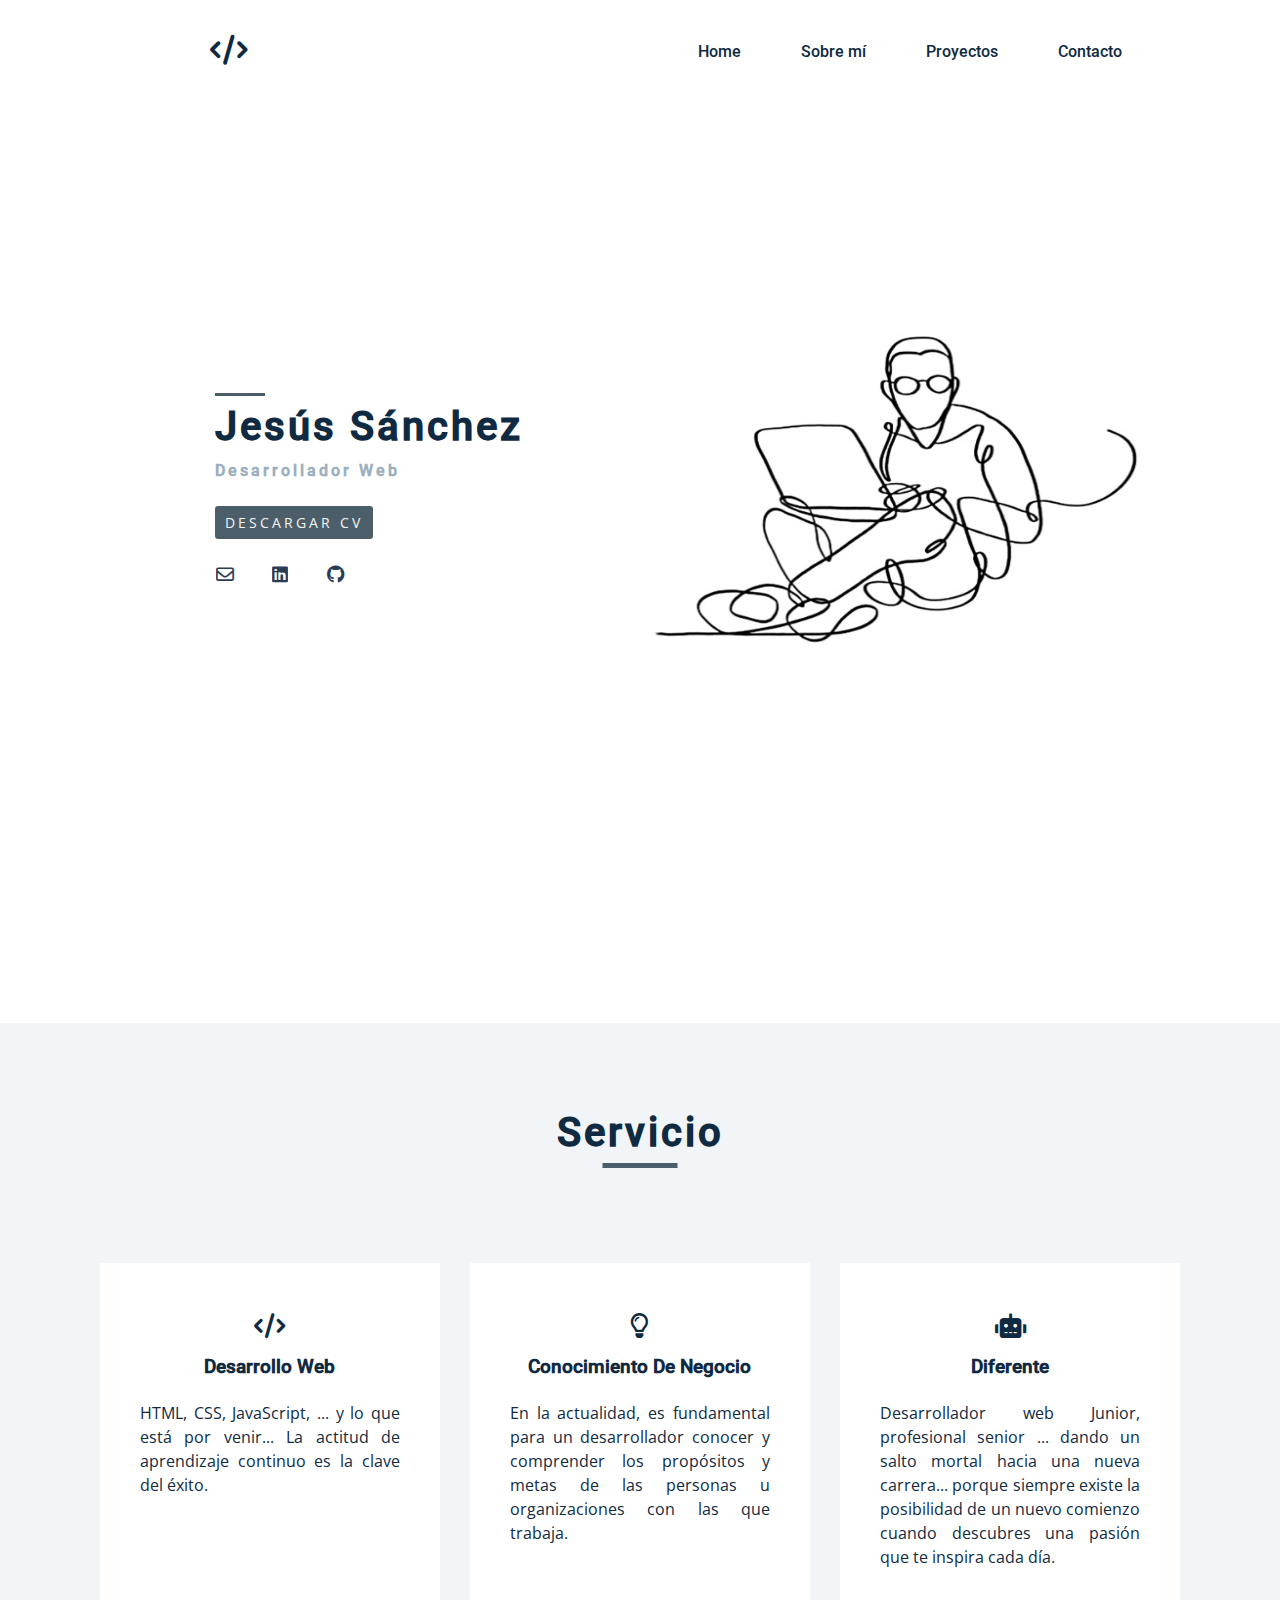
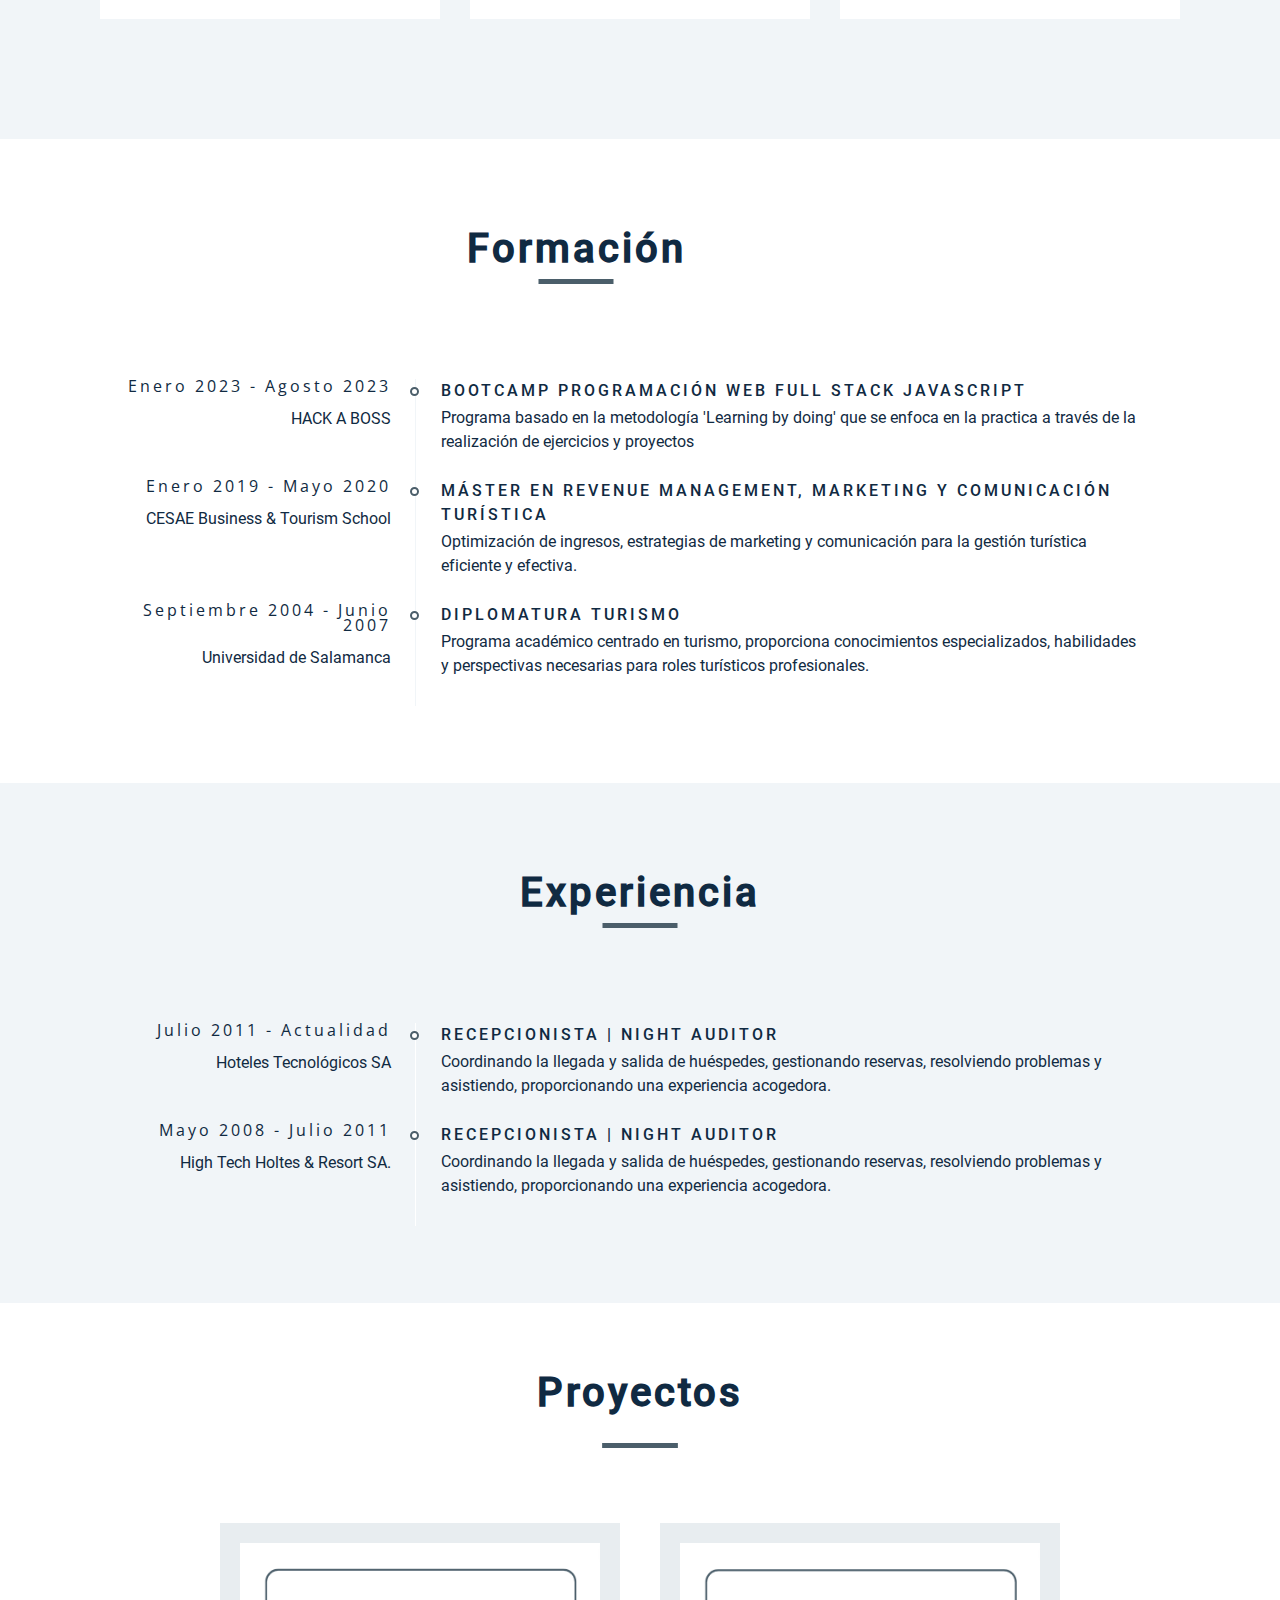
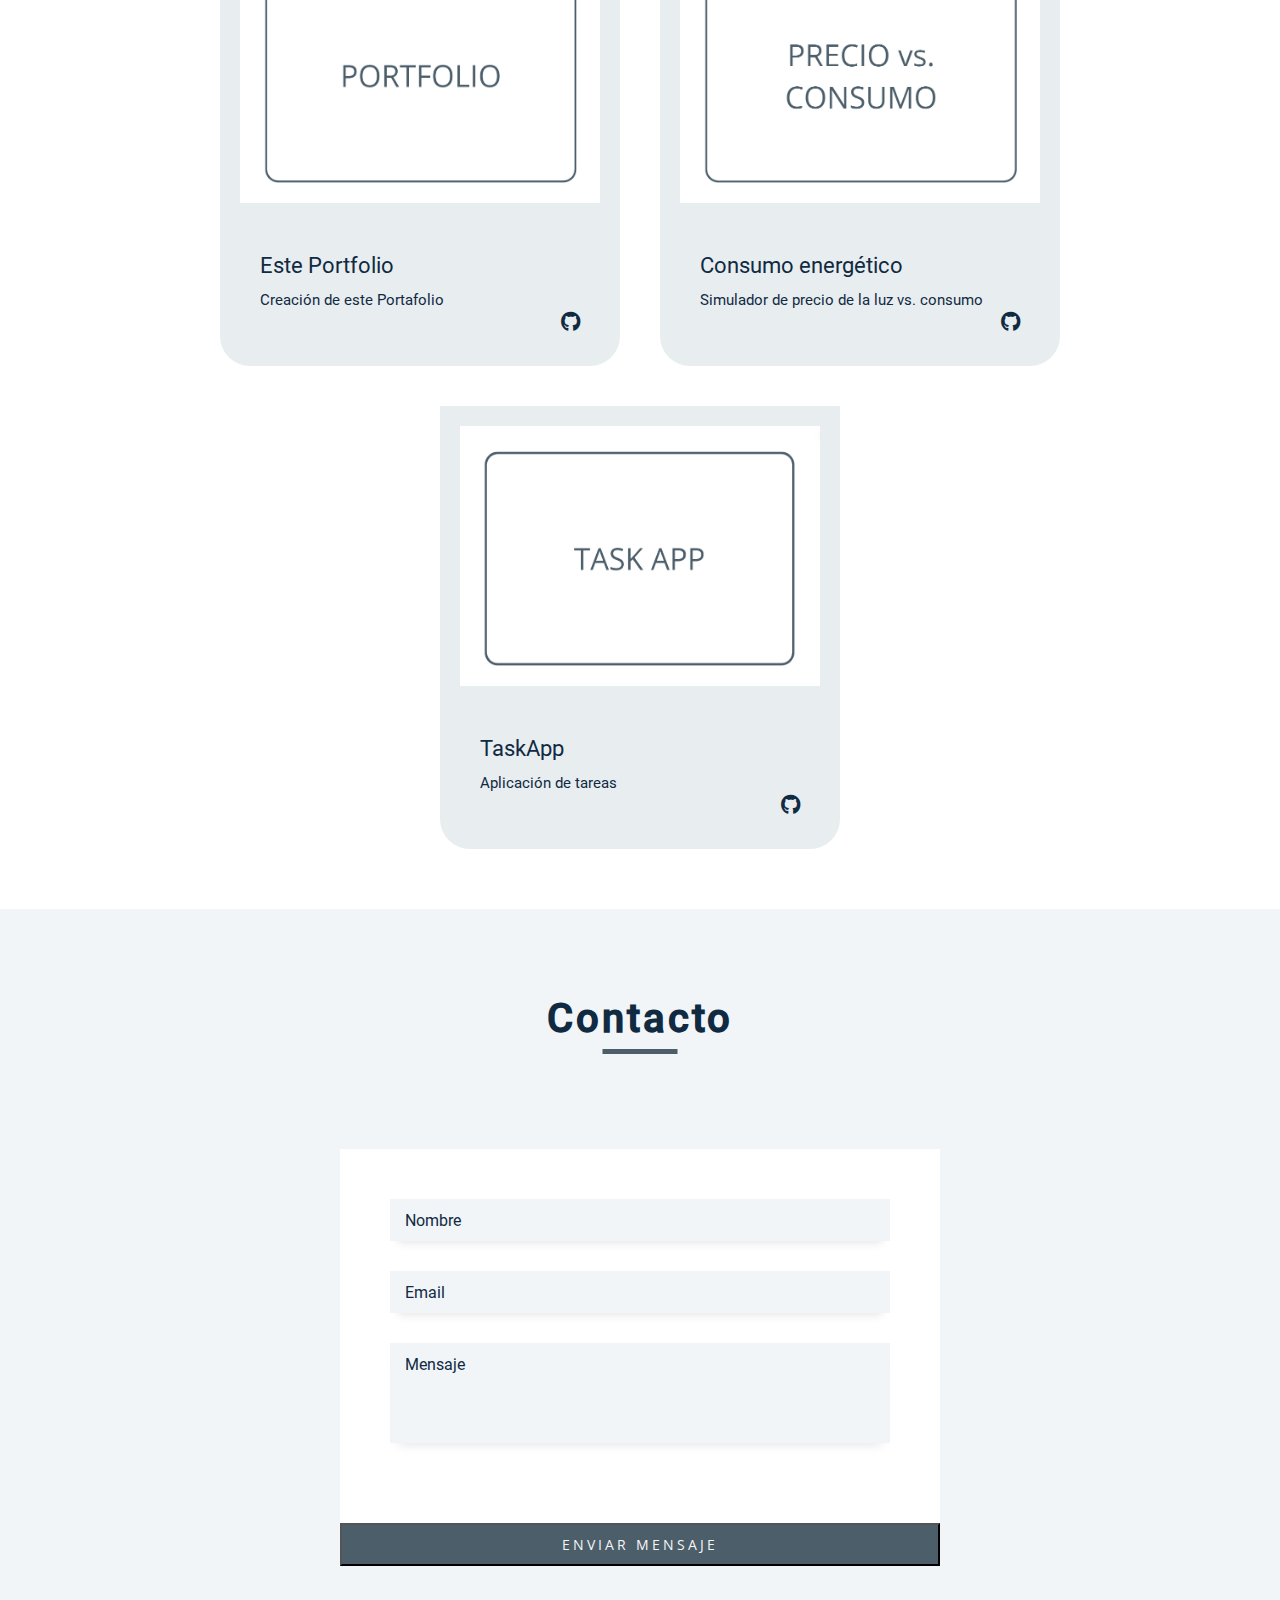
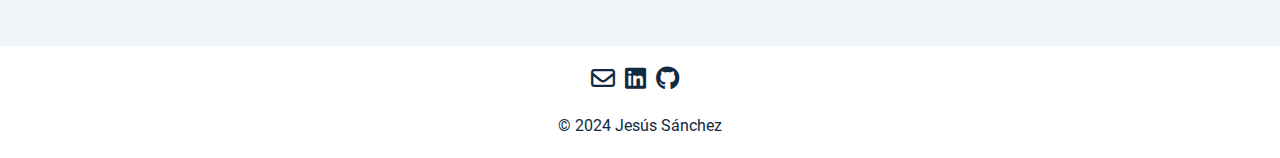
==== index.html @ dcf44aff "Portfolio Jesús Sánchez" ====
<!DOCTYPE html>
<html lang="es">
    <head>
        <meta charset="UTF-8" />
        <link rel="icon" href="./assests/img/favicon (4).ico" />
        <meta
            name="viewport"
            content="width=device-width, initial-scale=1, maxim-scale=1"
        />



        <link
            rel="stylesheet"
            href="./assests/fonts/fontawesome-free-6.1.2-web/css/all.min.css"
        />
        <link rel="stylesheet" href="./assests/fonts/roboto/roboto.css" />
        <link rel="stylesheet" href="./assests/fonts/OpenSans/openSans.css" />

        <link rel="stylesheet" href="./assests/css/reset.css" />
        <link rel="stylesheet" href="./assests/css/style.css" />
        <link rel="stylesheet" href="./assests/css/responsive.css" />



        <script src="./js/buttonScroll.js" defer></script>
        <script src="./js/menuResponsive.js" defer></script>

        <title>Portfolio | Jesus Sanchez</title>
    </head>
    <body>


        <!-- MENU NAVEGACION RESPONSIVE -->

        <div class="menu-responsive">
            <button class="menu-responsive__close">
                <i class="menu-responsibe__icon-close fa-solid fa-xmark"></i>
            </button>

            <div class="menu-responsive__body">
                <nav class="menu-responsive__nav">
                    <ul class="menu-responsive__list">
                        <li class="menu-responsive__item">
                            <a href="./index.html" class="menu-responsive__link"
                                >Home</a
                            >
                        </li>

                        <li class="menu-responsive__item">
                            <a
                                href="./sobre-mi.html"
                                class="menu-responsive_link"
                                >Sobre mí</a
                            >
                        </li>

                        <li class="menu-responsive__item">
                            <a
                                href="./proyectos.html"
                                class="menu-responsive__link"
                                >Proyectos</a
                            >
                        </li>

                        <li class="menu-responsive__item">
                            <a
                                href="./contacto.html"
                                class="menu-responsive__link"
                                >Contacto</a
                            >
                        </li>
                    </ul>
                </nav>
            </div>
        </div>



        <!-- LAYOUT PRINCIPAL O ESTRUCTURA PRINCIAL -->

        <div class="layout">
            <section class="layout__menu">
                <header class="menu__navbar">
                    <!-- LOGO -->
                    <div class="navbar__logo">
                        <i class="navbar__icon fa-solid fa-code"></i>
                    </div>

                    <!--  BOTÓN DE MENÚ RESPONSIVE-->

                    <div class="navbar__responsive-btn">
                        <button class="responsive-btn__wrap">
                            <span class="responsive-btn__line"></span>
                            <span class="responsive-btn__line"></span>
                            <span class="responsive-btn__line"></span>
                        </button>
                    </div>

                    <!-- NAVEGACION -->
                    <nav class="navbar__nav">
                        <ul class="nav__list">
                            <li class="nav__item">
                                <a href="./index.html" class="nav__title"
                                    >Home</a
                                >
                            </li>

                            <li class="nav__item">
                                <a href="./sobre-mi.html" class="nav__title"
                                    >Sobre mí</a
                                >
                            </li>

                            <li class="nav__item">
                                <a href="./proyectos.html" class="nav__title"
                                    >Proyectos</a
                                >
                            </li>

                            <li class="nav__item">
                                <a href="./contacto.html" class="nav__title"
                                    >Contacto</a
                                >
                            </li>
                        </ul>
                    </nav>
                </header>
            </section>

            <!-- USER-INFO-->

            <section class="layout__user-info">
                <div class="user-info__content">
                    <h1 class="user-info__name">Jesús Sánchez</h1>
                    <h4 class="user-info__job">Desarrollador Web </h4>

                    <a
                        href="./assests/docs/currículum.pdf"
                        download="Curriculum_Jesus_Sanchez.pdf"
                        class="user-info__btn"
                        >Descargar CV</a
                    >
                </div>

                <div class="user-info__links">
                    <ul class="links__social">
                        <li class="social__option">
                            <a href="mailto:jesus-sanchezl@outlook.es" class="social__link">
                                <i
                                    class="social__icon fa-regular fa-envelope"
                                ></i>
                            </a>
                        </li>

                        <li class="social__option">
                            <a href="https://www.linkedin.com/in/jesus-sanchezl/" class="social__link">
                                <i
                                    class="social__icon fa-brands fa-linkedin"
                                ></i>
                            </a>
                        </li>

                        <li class="social__option">
                            <a href="https://github.com/jesus-sanchezl" class="social__link">
                                <i class="social__icon fa-brands fa-github"></i>
                            </a>
                        </li>
                    </ul>
                </div>

                <div class="user-info__img">
                    <img
                        src="./assests/img/Imagen1.jpg"
                        class="user-info__img-principal"
                        alt="imagen principal"
                    />
                </div>
            </section>

            <!-- SERVICIOS -->

            <section class="layout__services">
                <header class="services__header">
                    <h2 class="services__title">Servicio</h2>
                </header>

                <div class="services__list">
                    <article class="services__service">
                        <div class="service__content">
                            <i class="service__icon fa-solid fa-code"></i>
                            <h3 class="service__title">Desarrollo Web</h3>
                            <p class="service__description">
                                HTML, CSS, JavaScript, ... y lo que
                                está por venir... La actitud de aprendizaje
                                continuo es la clave del éxito.
                            </p>
                        </div>
                    </article>

                    <article class="services__service">
                        <div class="service__content">
                            <i
                                class="service__icon fa-regular fa-lightbulb"
                            ></i>
                            
                            <h3 class="service__title">
                                Conocimiento De Negocio
                            </h3>

                            <p class="service__description">
                                En la actualidad, es fundamental para un
                                desarrollador conocer y comprender los
                                propósitos y metas de las personas u
                                organizaciones con las que trabaja.
                            </p>
                        </div>
                    </article>

                    <article class="services__service">
                        <div class="service__content">
                            <i class="service__icon fa-solid fa-robot"></i>
                        
                            <h3 class="service__title">Diferente</h3>

                            <p class="service__description">
                                Desarrollador web Junior, profesional senior ...
                                dando un salto mortal hacia una nueva carrera...
                                porque siempre existe la posibilidad de un nuevo
                                comienzo cuando descubres una pasión que te
                                inspira cada día.
                            </p>
                        </div>
                    </article>
                </div>
            </section>

            <!-- FORMACION  -->

            <section class="layout__education">
                <header class="education__header">
                    <h2 class="education__title">Formación</h2>
                </header>

                <div class="education__container">
                    <section class="education__content">
                        <div class="education__timelines">
                            <article class="timelines__timeline">
                                <header class="timeline__header">
                                    <h4 class="timeline__year">
                                        Enero 2023 - Agosto 2023
                                    </h4>
                                    <span class="timeline__compay"
                                        >HACK A BOSS</span
                                    >
                                </header>

                                <div class="timeline__divider"></div>

                                <div class="timeline__description">
                                    <h3 class="timeline__title">
                                        BOOTCAMP PROGRAMACIÓN WEB FULL STACK
                                        JAVASCRIPT
                                    </h3>
                                    <p class="timeline__text">
                                        Programa basado en la metodología
                                        'Learning by doing' que se enfoca en la
                                        practica a través de la realización de
                                        ejercicios y proyectos
                                    </p>
                                </div>
                            </article>

                            <article class="timelines__timeline">
                                <header class="timeline__header">
                                    <h4 class="timeline__year">
                                        Enero 2019 - Mayo 2020
                                    </h4>
                                    <span class="timeline__compay"
                                        >CESAE Business & Tourism School</span
                                    >
                                </header>

                                <div class="timeline__divider"></div>

                                <div class="timeline__description">
                                    <h3 class="timeline__title">
                                        MÁSTER EN REVENUE MANAGEMENT, MARKETING
                                        Y COMUNICACIÓN TURÍSTICA
                                    </h3>
                                    <p class="timeline__text">
                                        Optimización de ingresos, estrategias de
                                        marketing y comunicación para la gestión
                                        turística eficiente y efectiva.
                                    </p>
                                </div>
                            </article>

                            <article class="timelines__timeline">
                                <header class="timeline__header">
                                    <h4 class="timeline__year">
                                        Septiembre 2004 - Junio 2007
                                    </h4>
                                    <span class="timeline__compay"
                                        >Universidad de Salamanca</span
                                    >
                                </header>

                                <div class="timeline__divider"></div>

                                <div class="timeline__description">
                                    <h3 class="timeline__title">
                                        DIPLOMATURA TURISMO
                                    </h3>
                                    <p class="timeline__text">
                                        Programa académico centrado en turismo,
                                        proporciona conocimientos
                                        especializados, habilidades y
                                        perspectivas necesarias para roles
                                        turísticos profesionales.
                                    </p>
                                </div>
                            </article>
                        </div>
                    </section>
                </div>
            </section>

            <!-- EXPERIENCIA -->

            <section class="layout__jobs">
                <header class="jobs__header">
                    <h2 class="jobs__title">Experiencia</h2>
                </header>

                <div class="job__container">
                    <section class="job__content">
                        <div class="job__timelines">
                            <article class="timelines__timeline">
                                <header class="timeline__header">
                                    <h4 class="timeline__year">
                                        Julio 2011 - Actualidad
                                    </h4>
                                    <span class="timeline__compay"
                                        >Hoteles Tecnológicos SA</span
                                    >
                                </header>

                                <div class="timeline__divider--job"></div>

                                <div class="timeline__description">
                                    <h3 class="timeline__title">
                                        RECEPCIONISTA | NIGHT AUDITOR
                                    </h3>
                                    <p class="timeline__text">
                                        Coordinando la llegada y salida de
                                        huéspedes, gestionando reservas,
                                        resolviendo problemas y asistiendo,
                                        proporcionando una experiencia
                                        acogedora.
                                    </p>
                                </div>
                            </article>

                            <article class="timelines__timeline">
                                <header class="timeline__header">
                                    <h4 class="timeline__year">
                                        Mayo 2008 - Julio 2011
                                    </h4>
                                    <span class="timeline__compay"
                                        >High Tech Holtes & Resort SA.</span
                                    >
                                </header>

                                <div class="timeline__divider--job"></div>

                                <div class="timeline__description">
                                    <h3 class="timeline__title">
                                        RECEPCIONISTA | NIGHT AUDITOR
                                    </h3>
                                    <p class="timeline__text">
                                        Coordinando la llegada y salida de
                                        huéspedes, gestionando reservas,
                                        resolviendo problemas y asistiendo,
                                        proporcionando una experiencia
                                        acogedora.
                                    </p>
                                </div>
                            </article>
                        </div>
                    </section>
                </div>
            </section>

            <!-- PROYECTOS -->

            <section class="layout__projects">
                <header class="projects__header">
                    <h2 class="projects__title">Proyectos</h2>
                </header>

                <div class="projects__content">
                    <div class="projects__all">
                        <article class="projects__project">
                            <div class="project__container-img">
                                <img
                                    src="./assests/img/img portfolio.png"
                                    class="project__img"
                                    alt="Imagen de un proyecto"
                                />
                            </div>

                            <div class="project__content">
                                <h3 class="project__title">Este Portfolio</h3>

                                <div class="project__tags">
                                                <p class="project__tag">Creación de este Portafolio</p>
                                
                                </div>

                                <div class="project__icon">
                                    <a href="#" class="project__icon-link">
                                        <i
                                            class="project__icon-github fa-brands fa-github"
                                        ></i>
                                    </a>
                                </div>
                            </div>
                        </article>

                        <article class="projects__project">
                            <div class="project__container-img">
                                <img
                                    src="assests/img/img luz.png"
                                    class="project__img"
                                    alt="Imagen de un proyecto"
                                />
                            </div>

                            <div class="project__content">
                                <h3 class="project__title">Consumo energético</h3>

                                <div class="project__tags">
                                                <p class="project__tag">Simulador de precio de la luz vs. consumo</p>

                                </div>

                                <div class="project__icon">
                                    <a href="https://github.com/jesus-sanchezl/Proyecto-Luz" class="project__icon-link">
                                        <i
                                            class="project__icon-github fa-brands fa-github"
                                        ></i>
                                    </a>
                                </div>
                            </div>
                        </article>

                        <article class="projects__project">
                            <div class="project__container-img">
                                <img
                                    src="assests/img/img task app.png"
                                    class="project__img"
                                    alt="Imagen de un proyecto"
                                />
                            </div>

                            <div class="project__content">
                                <h3 class="project__title">TaskApp</h3>

                                <div class="project__tags">
                                    <p class="project__tag">Aplicación de tareas</p>

                                </div>

                                <div class="project__icon">
                                    <a href="https://github.com/jesus-sanchezl/Task-App" class="project__icon-link">
                                        <i
                                            class="project__icon-github fa-brands fa-github"
                                        ></i>
                                    </a>
                                </div>
                            </div>
                        </article>
                    </div>
                </div>
            </section>

            <!-- CONTACTO -->
            <section class="layout__contact">
                <header class="contact__header">
                    <h2 class="contact__title">Contacto</h2>
                </header>

                <section class="contact__container">
                    <div class="contact__form">
                        <div class="form__group">
                            <input
                                type="text"
                                class="form__input"
                                name="name"
                                required
                                placeholder="Nombre"
                            />
                            <label for="name" class="form__label">Nombre</label>
                        </div>

                        <div class="form__group">
                            <input
                                type="email"
                                class="form__input"
                                name="email"
                                required
                                placeholder="Email"
                            />
                            <label for="email" class="form__label">Email</label>
                        </div>

                        <div class="form__group form__group--textarea">
                            <textarea
                                class="form__input form__input--textarea"
                                name="message"
                                required
                                placeholder="Mensaje"
                            ></textarea>
                            <label for="message" class="form__label"
                                >Mensaje</label
                            >
                        </div>
                    </div>

                    <input
                        type="submit"
                        class="form__button"
                        value="Enviar mensaje"
                    />
                </section>
            </section>

            <!-- FOOTER -->

            <footer class="layout__footer">
                <div class="footer__container">
                    <section class="footer__top">
                        <ul class="footer__social">
                            <li class="social__item">
                                <a href="mailto:jesus-sanchezl@outlook.es" class="social__footer">
                                    <i
                                        class="social__img fa-regular fa-envelope"
                                    ></i>
                                </a>
                            </li>

                            <li class="social__item">
                                <a href="https://www.linkedin.com/in/jesus-sanchezl/" class="social__footer">
                                    <i
                                        class="social__img fa-brands fa-linkedin"
                                    ></i>
                                </a>
                            </li>

                            <li class="social__item">
                                <a href="https://github.com/jesus-sanchezl" class="social__footer">
                                    <i
                                        class="social__img fa-brands fa-github"
                                    ></i>
                                </a>
                            </li>
                        </ul>
                    </section>

                    <section class="footer bottom">
                        <div class="footer__copyrigth">
                            <span class="coyright__text">
                                &copy; 2024 Jesús Sánchez
                            </span>
                        </div>
                    </section>
                </div>
            </footer>

            <!-- BOTON SCROLL -->

            <button class="layout__button" id="scrollToTopBtn">
                <i class="button__icon fa-solid fa-angles-up"></i>
            </button>
        </div>
    </body>
</html>
---- assests/fonts/roboto/roboto.css ----
@font-face {
                font-family: "Roboto";
                src: url("./Roboto-Regular.ttf") format(truetype);
                font-weight: 400;
                font-style: normal;
}

@font-face {
                font-family: "Roboto";
                src: url("./Roboto-Thin.ttf") format(truetype);
                font-weight: 100;
                
}

@font-face {
                font-family: "Roboto";
                src: url("./Roboto-Medium.ttf") format(truetype);
                font-weight: 500;
                
}
---- assests/fonts/OpenSans/openSans.css ----
@font-face {
                font-family: "openSans";
                src: url("./OpenSans-Regular.ttf") format(truetype);
                font-weight: 400;
                font-style: normal;
}

@font-face {
                font-family: "openSans";
                src: url("./OpenSans-Light.ttf") format(truetype);
                font-weight: 100;
                
}

@font-face {
                font-family: "openSans";
                src: url("./OpenSans-Medium.ttf") format(truetype);
                font-weight: 500;
                
}
---- assests/css/style.css ----
/* VARIABLES */

:root {
    --ff-primary: Roboto, Helvetica, sans-serif;
    --ff-secondary: openSans, Helvetica, sans-serif;

    --color-text-1: #525260;
    --color-text-2: #9dafbf;
    --color-text-3: #617d98;
 
    --color-text-4: #102a42;
    --color-text-5: #324d67;

    --color-bg: #f1f5f8;
    --color-white: #ffffff;

    --color-primary: #4b5e6a;
    --color-bg-btn: #00827f;

    --letter-spacing: 0.3rem;

    --transition: all 300ms ease-in-out;
}




/* ESTILOS GENERALES */

html {
    font-size: 10px;
    overflow-x: hidden;
}

body {
    font-size: 1.6rem;
    min-height: 100vh;
    margin: 0;
    font-family: var(--ff-primary);
    font-weight: 400;
    line-height: 1.5;
    color: var(--color-text-4);
}

/* ESTRUCTURA */

.layout {
    width: 100%;
    min-width: 1200px;
    min-height: 100vh;
}

/* ESTILOS MENU NAVEGACIÓN Y CABECERA DE LA WEB */

.layout__menu {
    width: 90%;
    margin-bottom: 5rem;
    padding: 3.5rem 3rem;
}

.menu__navbar {
    display: flex;
    flex-direction: row;
    justify-content: space-between;
    align-items: center;
}

.navbar__icon {
    margin-left: 180px;
    font-size: 3rem;
}

.nav__list {
    display: flex;
    justify-content: center;
    gap: 6rem;
}

.nav__title {
    position: relative;
    display: inline-block;
    font-weight: 500;
    transition: color var(--transicion);
}

.nav__title:hover {
    color: var(--color-primary);
}

.nav__title::before {
    content: "";
    height: 0.3rem;
    width: 0;
    background-color: var(--color-primary);
    position: absolute;
    bottom: -0.7rem;
    left: 0;
    opacity: 0;
    transition: width 500ms, opacity 500ms;
}

.nav__title:hover::before {
    width: 100%;
    opacity: 1;
}

/* USER-INFO */

.layout__user-info {
    position: relative;
    min-height: 60rem;
    height: 80vh;
    margin: 0 20rem;
    margin-bottom: 15rem;
    padding: 25rem 0 20rem;
}

.user-info__content {
    display: inline-block;
    width: 50%;
    padding: 0 1.5rem;
}

.user-info__name {
    font-size: 4rem;
    color: var(--color-text-4);
    line-height: 1.2;
    letter-spacing: var(--letter-spacing);
    margin-bottom: 1rem;
}

.user-info__name::before {
    content: "";
    height: 0.3rem;
    width: 5rem;
    background-color: var(--color-primary);
    position: absolute;
    top: 24rem;
    opacity: 1;
}

.user-info__job {
    line-height: 1.25;
    color: var(--color-text-2);
    letter-spacing: var(--letter-spacing);
    margin-bottom: 1rem;
}

.user-info__btn {
    display: inline-block;
    margin-top: 1.5rem;
    padding: 0.6rem 1rem;
    background-color: var(--color-primary);
    color: #f5f5f5;
    font-size: 1.4rem;
    font-weight: 400;
    font-family: var(--ff-secondary);
    letter-spacing: var(--letter-spacing);
    text-transform: uppercase;
    text-align: center;
    border-radius: 3px;
    transition: var(--transicion);
}

.user-info__btn:hover {
    background-color: var(--color-bg-btn);
}

.user-info__links {
    display: inline;
    left: 3rem;
}

.links__social {
    width: 15rem;
    margin-top: 2rem;
    text-align: center;
    display: flex;
    flex-direction: row;
    justify-content: space-between;
}

.social__option {
    height: 3rem;
    width: 3rem;
    margin-left: 1rem;
    font-size: 1.8rem;
    line-height: 3.2rem;
    opacity: 0.9;
    border-radius: 3rem;
    transition: var(--transicion);
}

.social__option:hover {
    opacity: 1;
    background-color: var(--color-primary);
    color: #f5f5f5;
}

.user-info__img {
    position: absolute;
    right: -15rem;
    top: 20%;
}

.user-info__img-principal {
    width: 600px;
    height: 400px;
}

/* SERVICIOS  Y OTRAS SECCIONES*/

.layout__services,
.layout__education,
.layout__jobs,
.layout__contact {
    position: relative;
    padding: 80px 0;
    background-color: var(--color-bg);
}

.services__header,
.education__header,
.jobs__header,
.projects__header,
.contact__header {
    margin-bottom: 10rem;
    text-align: center;
}

.services__title,
.education__title,
.jobs__title,
.projects__title,
.contact__title {
    margin-bottom: 1rem;
    font-size: 40px;
    letter-spacing: var(--letter-spacing);
}

.services__title::before,
.education__title::before,
.jobs__title::before,
.project__title::before,
.contact__title::before {
    content: "";
    height: 0.5rem;
    width: 7.5rem;
    background-color: var(--color-primary);
    position: absolute;
    top: 14rem;
    left: 50%;
    transform: translateX(-50%);
}

/* SERVICIOS */

.services__list {
    display: flex;
    flex-wrap: wrap;
    justify-content: space-between;
    margin: 0 40rem;
}

.services__service {
    flex-basis: calc(33.33% - 2rem);
    padding: 5rem 4rem;
    margin-bottom: 4rem;
    background-color: var(--color-white);
    text-align: center;
    transition: var(--transicion);
}

.services__service:hover {
    background-color: var(--color-primary);
    color: var(--color-text-2);
}

.services__service:hover .service__title {
    padding: 0 2rem;
    background-color: var(--color-bg);
    color: var(--color-text-2);
    transition: var(--transicion);
}

.service__content {
    display: flex;
    flex-direction: column;
    align-items: center;
    justify-content: center;
}

.service__icon {
    margin-bottom: 1.5rem;
    font-size: 2.5rem;
}

.service__title {
    position: relative;
    margin-bottom: 2rem;
}

.service__description {
    text-align: justify;
    font-family: var(--ff-secondary);
}

/*  FORMACION  */

.layout__education {
    max-width: 90%;
    background-color: var(--color-white);
}

.timelines__timeline {
    position: relative;
    width: 100%;
    margin-bottom: 1.5rem;
    display: flex;
    flex-direction: row;
}

.timeline__header {
    flex-basis: 30%;
    text-align: right;
    padding-right: 2.5rem;
}

.timeline__year {
    margin-bottom: 1.25rem;
    line-height: 1.5rem;
    font-size: 1.6rem;
    font-weight: 400;
    font-family: var(--ff-secondary);
    color: var(--color-text-primary);
    letter-spacing: var(--letter-spacing);
}

.timeline__compay {
    display: block;
    font-size: 1.6rem;

    color: var(--color-text-secondary);
}

.timeline__description {
    width: 70%;
    padding-left: 2.5rem;
    padding-right: 1.5rem;
}

.timeline__title {
    margin-bottom: 0.3rem;
    font-size: 1.6rem;
    font-weight: 500;
    letter-spacing: var(--letter-spacing);
    color: var(--color-text-primary);
}

.timeline__text {
    font-size: 1.6rem;
    margin-bottom: 1rem;
}

.timeline__divider {
    position: absolute;
    top: 0;
    left: 30%;
    bottom: -18px;
    width: 1px;
    height: auto;
    background-color: var(--color-bg);
}

.timeline__divider::before {
    content: "";
    position: absolute;
    margin-top: 0.4rem;
    margin-left: -0.8rem;
    width: 1.7rem;
    height: 1.7rem;
    background-color: var(--color-text-secondary);
    border-radius: 10rem;
    opacity: 0.25;
}

.timeline__divider::after {
    content: "";
    position: absolute;
    margin-top: 0.8rem;
    margin-left: -0.45rem;
    width: 0.9rem;
    height: 0.9rem;
    background-color: var(--color-white);
    border-radius: 10rem;
    border: 2px solid var(--color-primary);
    opacity: 1;
}

/* EXPERIENCIA */

.job__timelines {
    max-width: 90%;
}

.timeline__divider--job {
    position: absolute;
    top: 0;
    left: 30%;
    bottom: -18px;
    width: 1px;
    height: auto;
    background-color: var(--color-white);
}

.timeline__divider--job::before {
    content: "";
    position: absolute;
    margin-top: 0.4rem;
    margin-left: -0.8rem;
    width: 1.7rem;
    height: 1.7rem;
    background-color: var(--color-text-secondary);
    border-radius: 10rem;
    opacity: 0.25;
}

.timeline__divider--job::after {
    content: "";
    position: absolute;
    margin-top: 0.8rem;
    margin-left: -0.45rem;
    width: 0.9rem;
    height: 0.9rem;
    background-color: var(--color-white);
    border-radius: 10rem;
    border: 2px solid var(--color-primary);
    opacity: 1;
}

/* PROYECTOS */

.layout__projects {
    position: relative;
    padding: 80px 20rem;
    background-color: var(--color-white);
}

.projects__all {
    display: flex;
    flex-wrap: wrap;
    justify-content: center;
    gap: 4rem;
}

.project__container-img {
    width: 100%;
    border-radius: 3 rem 3rem 0 0;
    overflow: hidden;
}

.project__img {
    width: 400px;
    height: 300px;
    border: 20px solid #e8edf0;
    transition: all 600ms ease-in-out;
}

.projects__project:hover .project__img {
    transform: scale(1.2);
}

.project__content {
    padding: 3rem 4rem;
    background-color: #e8edf0;
    border-radius: 0 0 30px 30px;
}




.project__content--section:hover {
                background-color:#e8edf0;
                
}

.project__title {
    font-size: 2.2rem;
    font-weight: 400;
    line-height: 1.2;
    margin-bottom: 1rem;
    transition: var(--transicion);
}

.project__title:hover,
.project__icon-github:hover {
    color: var(--color-bg-btn);
}

.project__tags {
    font-size: 1.5rem;
}

.project__icon {
    text-align: right;
}

.project__icon-github {
    font-size: 2rem;
}

/* CONTACTO */

.contact__container {
    display: flex;
    flex-direction: column;
    align-items: center;
    justify-content: center;
}

.contact__form {
    width: 600px;
    padding: 50px;
    background-color: var(--color-white);
    text-align: center;
}

.form__group {
    position: relative;
    margin-bottom: 3rem;
}

.form__input {
    position: relative;
    width: 100%;
    height: 4.2rem;
    display: block;
    font-size: 1.5rem;
    padding: 1rem 1.2rem;
    outline: none;
    box-shadow: 0 1rem 1rem -8px rgba(0, 0, 0, 0.1);
    background-color: var(--color-bg);
    border: none;
}

.form__input:focus {
    border: 0.2rem solid var(--color-text-grey);
}

.form__label {
    position: absolute;
    top: 1rem;
    left: 1.5rem;
    color: var(--color-text-grey);
    transition: all 300ms ease-in-out;
    pointer-events: none;
}

.form__input:focus ~ label,
.form__input:not(:placeholder-shown) ~ label {
    top: -2rem;
    left: 0;
    z-index: 1;
    font-size: 1.3rem;
    color: var(--color-bg-btn);
}

.form__input::-webkit-input-placeholder {
    color: transparent;
}

.form__input--textarea {
    width: 500px;
    height: 100px;
    display: block;
    resize: none;
}

.form__button {
    width: 600px;
    padding: 1rem 3rem;
    font-size: 1.5rem;
    background-color: var(--color-primary);
    color: #f5f5f5;
    font-size: 1.4rem;
    font-weight: 400;
    font-family: var(--ff-secondary);
    letter-spacing: var(--letter-spacing);
    text-transform: uppercase;
    text-align: center;
    cursor: pointer;
    transition: var(--transicion);
}

.form__button:hover {
    background-color: var(--color-bg-btn);
}

/* FOOTER */

.layout__footer {
    background-color: var(--color-white);
    text-align: center;
    padding: 20px 0;
}

.footer__container {
    display: flex;
    flex-direction: column;
    align-items: center;
}

.footer__top {
    margin-bottom: 20px;
}

.footer__social {
    list-style: none;
    padding: 0;
    display: flex;
}

.social__item {
    margin-right: 10px;
}

.social__footer {
    text-decoration: none;
}

.social__img {
    font-size: 24px;
}

.footer__bottom {
    display: flex;
    align-items: center;
}

.footer__copyrigth {
    flex-grow: 1;
}

.copyright__text {
    display: block;
    margin-top: 10px;
}

/* BOTON SCROLL */

.layout__button {
    display: none;
    position: fixed;
    right: 20px;
    bottom: 50px;
    background-color: var(--color-primary);
    color: var(--color-bg);
    width: 30px;
    height: 30px;
    border-radius: 50%;
    cursor: pointer;
}

/* SOBRE MI */

.about__personal-info {
    display: flex;
    justify-content: center;
    align-items: center;
    background-color: var(--color-bg);
    height: 750px;
    margin-bottom: 1rem;
}

.personal__info-container {
    display: flex;
    align-items: center;
    gap: 60px;
}

.personal__info-img img {
    max-width: 100%;
    height: 400px;

    flex-basis: 30%;
}

.content__title {
    font-size: 4rem;
    color: var(--color-text-4);
    letter-spacing: var(--letter-spacing);
}

.content__title--underline {
    width: 70px;
    color: var(--color-primary);
    border-bottom: 4px solid var(--color-primary);
    padding-bottom: 5px;
    margin-bottom: 20px;
}

.content__description {
    width: 700px;
    flex-basis: 70%;
    font-family: var(--ff-secondary);
    color: var(--color-text-5);
    line-height: 2;
}

/* PROYECTOS SECTION */

.layout__projects--section {
    position: relative;
    padding: 80px 20rem;
    background-color: var(--color-bg);
}

.project__content--section {
    padding: 3rem 4rem;
    background-color: var(--color-white);
    border-radius: 0 0 30px 30px;
}

/*  NAVEGACIÓN RESPONSIVE*/

.navbar__responsive-btn {
    display: none;
}

.responsive-btn__wrap {
    height: 5rem;
    width: 5rem;
    background-color: var(--color-primary);
    border: none;
    border-radius: 3.2rem;
    transition: var(--transicion);
    cursor: pointer;
    display: flex;
    flex-direction: column;
    align-items: center;
    justify-content: center;
}

.responsive-btn__line {
    width: 2rem;
    height: 0.2rem;
    background-color: var(--color-bg);
    margin-bottom: 0.4rem;
    border-radius: 1rem;
    transition: var(--transicion);
}

.responsive-btn__line:last-child {
    width: 1rem;
    margin-bottom: 0;
    margin-right: -1rem;
}

.menu-responsive {
    visibility: hidden;
    opacity: 0;

    position: fixed;
    top: 0;
    left: -300px;
    z-index: 10;
    width: 100%;
    height: 100%;
    background-color: var(--color-bg);
    transition: all 800ms ease-in-out;
}

.menu-responsive--show {
    visibility: visible;
    opacity: 1;
    left: 0;
}

.menu-responsive__close {
    position: fixed;
    right: 120px;
    top: 20px;
    margin-top: 20px;
    margin-right: 20px;
    background-color: transparent;
    border: none;
    color: var(--color-primary);
    font-size: 3.5rem;
    cursor: pointer;
}

.menu-responsive__list {
    display: block;
    height: 100%;
    padding-top: 20rem;
    overflow: auto;
    transition: all 800ms ease-in-out;
}

.menu-responsive__item {
    height: 9rem;
    text-align: center;
    font-size: 2.5rem;
    text-transform: capitalize;
    font-family: var(--ff-secondary);
    letter-spacing: var(--letter-spacing);
}

.menu-responsive__item:hover {
    color: var(--color-bg-btn);
}

::selection {
    background-color: var(--color-primary);
    color: var(--color-white);
}
---- assests/css/responsive.css ----
@media (max-width: 1780px) {

                .services__list {
                    margin: 0 20rem;
                }
}
            
            
@media (max-width: 1700px) {
            
.layout__projects {
                                            
                padding: 60px 10rem;
                                            
                }
            
}
            
@media (max-width: 1600px) {

                .timeline__header {
                                margin-left: 10rem;
                }
            
                .timeline__divider,
                .timeline__divider--job {
                    left: 35%;
                }
                                        
                            
}
            
            
            
@media (max-width: 1390px) {
                .services__list {
                    margin: 0 10rem;
                }
            
                .timeline__divider,
                .timeline__divider--job {
                        left: 36%;
                }
            
}


            
@media (max-width: 1200px) {
            
                .layout {
                            min-width: auto;
                 
                }

                .navbar__nav,
                .navbar__icon {
                                display: none;
                }

                .navbar__responsive-btn {
                                display: block;
                }
            
                .layout__user-info {
                            display: flex;
                            align-items: center;
                            justify-content: center;
                }
            
                .user-info__name::before {
                                            
                            top: 25rem;
                                            
                }
            
                .links__social {
                            display: none;
                }
            
                .user-info__img-principal {
                            display: none;
                }
                
                .services__list {
                                            flex-direction: column;
                }

                .personal__info-container {
                                flex-direction: column;
                                
                
                }

                .personal__info-img img {
                                
                                height: 100px;
                            
                                
                            }
                            
                        
}
            
            
@media (max-width: 1100px) {
            
            .user-info__name {
                            font-size: 3rem;
            }
            
            .timeline__divider,
            .timeline__divider--job {
                    left: 37%;
            }
}
            
            
@media (max-width: 1000px) {
            
                .timeline__divider,
                .timeline__divider--job {
                        left: 38%;
                }
            
}
            

            
            
            
            
@media (max-width: 960px) {
                            
            .layout__user-info {
                            margin: 0;
                            padding: 0;
            }
            
            .user-info__name::before {
                                            
                            top: 23rem;
                            
                        }
            
                        .user-info__name {
                            font-size: 2.5rem;
                        }
            
                        .timeline__divider,
                        .timeline__divider--job {
                                left: 39%;
                        }
}



@media (max-width: 800px) {
            
                .timeline__divider,
                .timeline__divider--job {
                        left: 40%;
                }

                .personal__info-img img {
                                
                                display: none;
                            
                                
                            }

                .content__description {
                                width: 600px;
                                overflow: hidden;
                            }

}

@media (max-width:700px) {
            
                                            
                .timeline__divider,
                .timeline__divider--job {
                        left: 41%;
                }

                 .contact__form {
                                padding:  5rem 5rem;
                 }

                 .content__description {
                                width: 500px;
                                overflow: hidden;
                            }


                
}


@media (max-width:650px) {
            

                 .timeline__divider,
                .timeline__divider--job {
                        left: 42%;
                }




}

@media (max-width:600px) {
            
                .timeline__divider,
                .timeline__divider--job {
                        left: 43%;
                }
                                            

}
            
            
            
@media (max-width: 570px) {
            
                            .user-info__name::before {
                                            
                                            display: none;
                                            
                                        }

                                        .timeline__divider,
                                        .timeline__divider--job {
                                                display: none;
                                        }
            
}
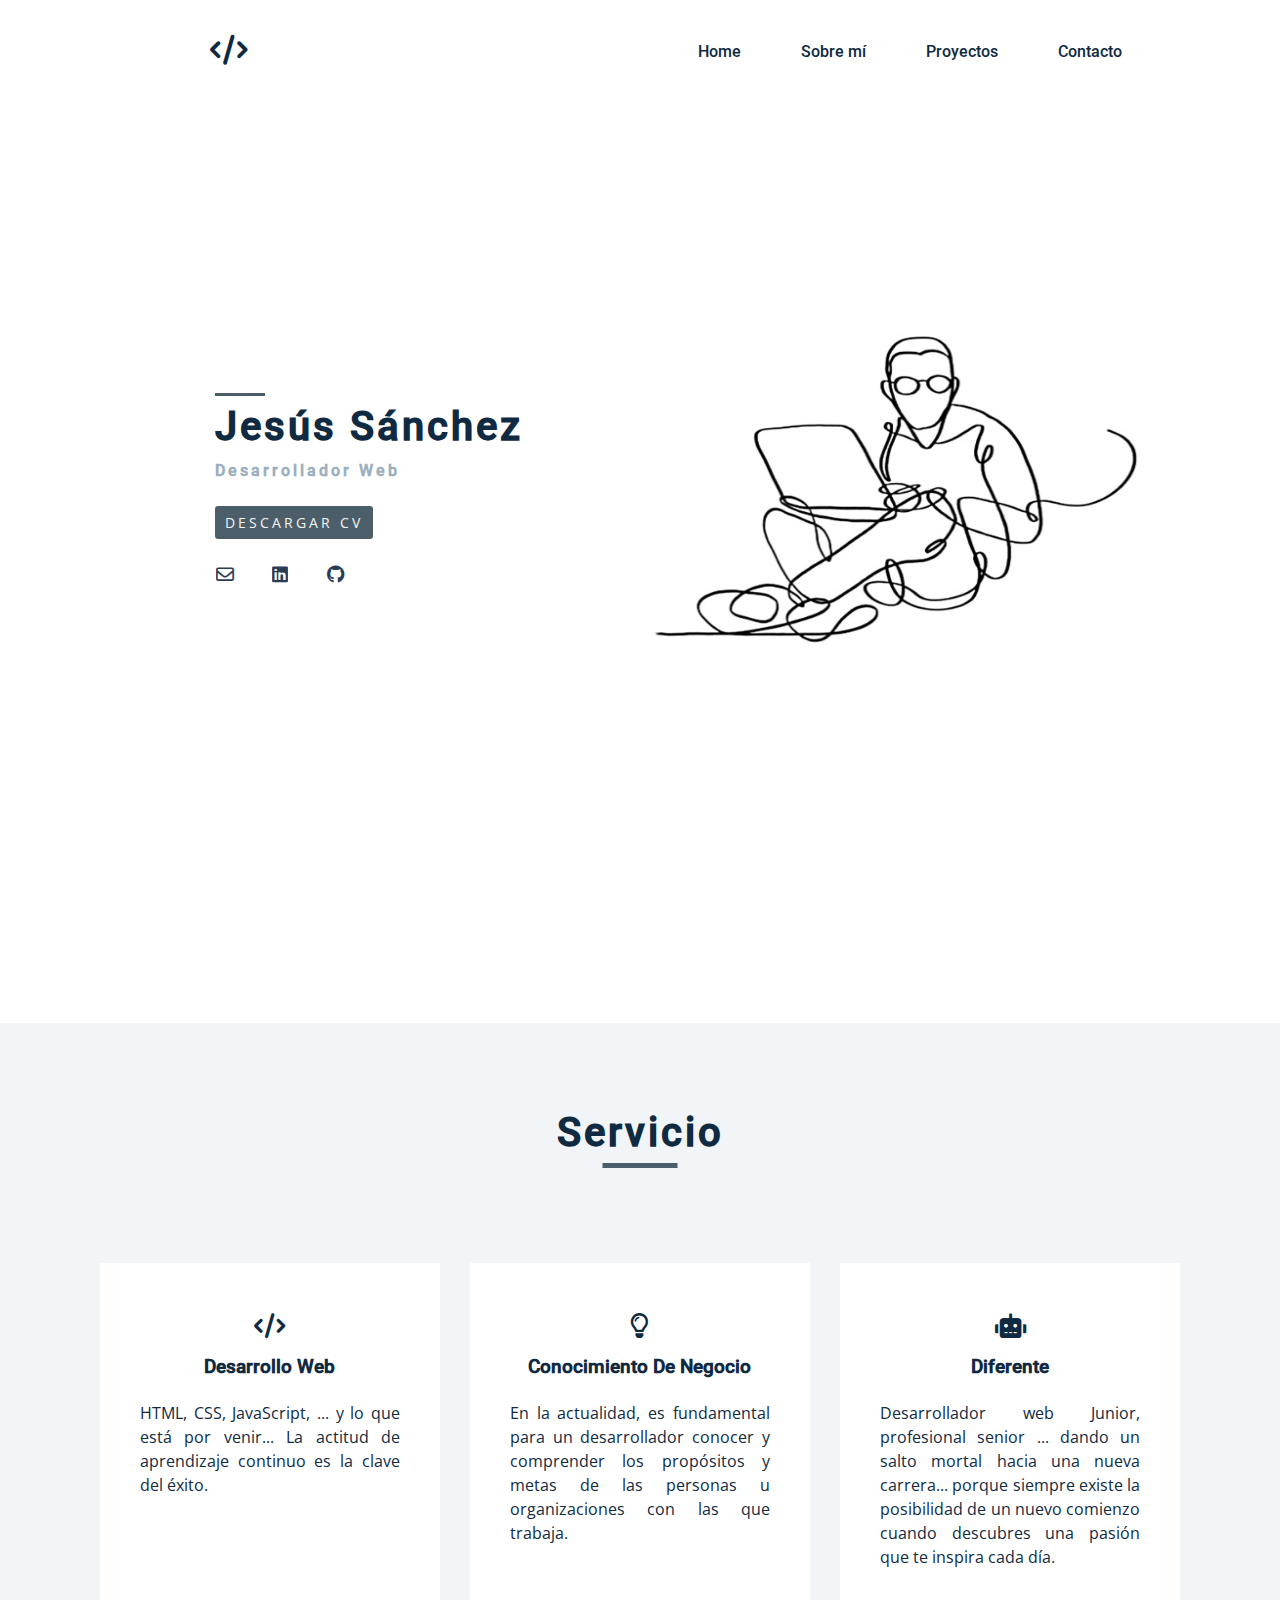
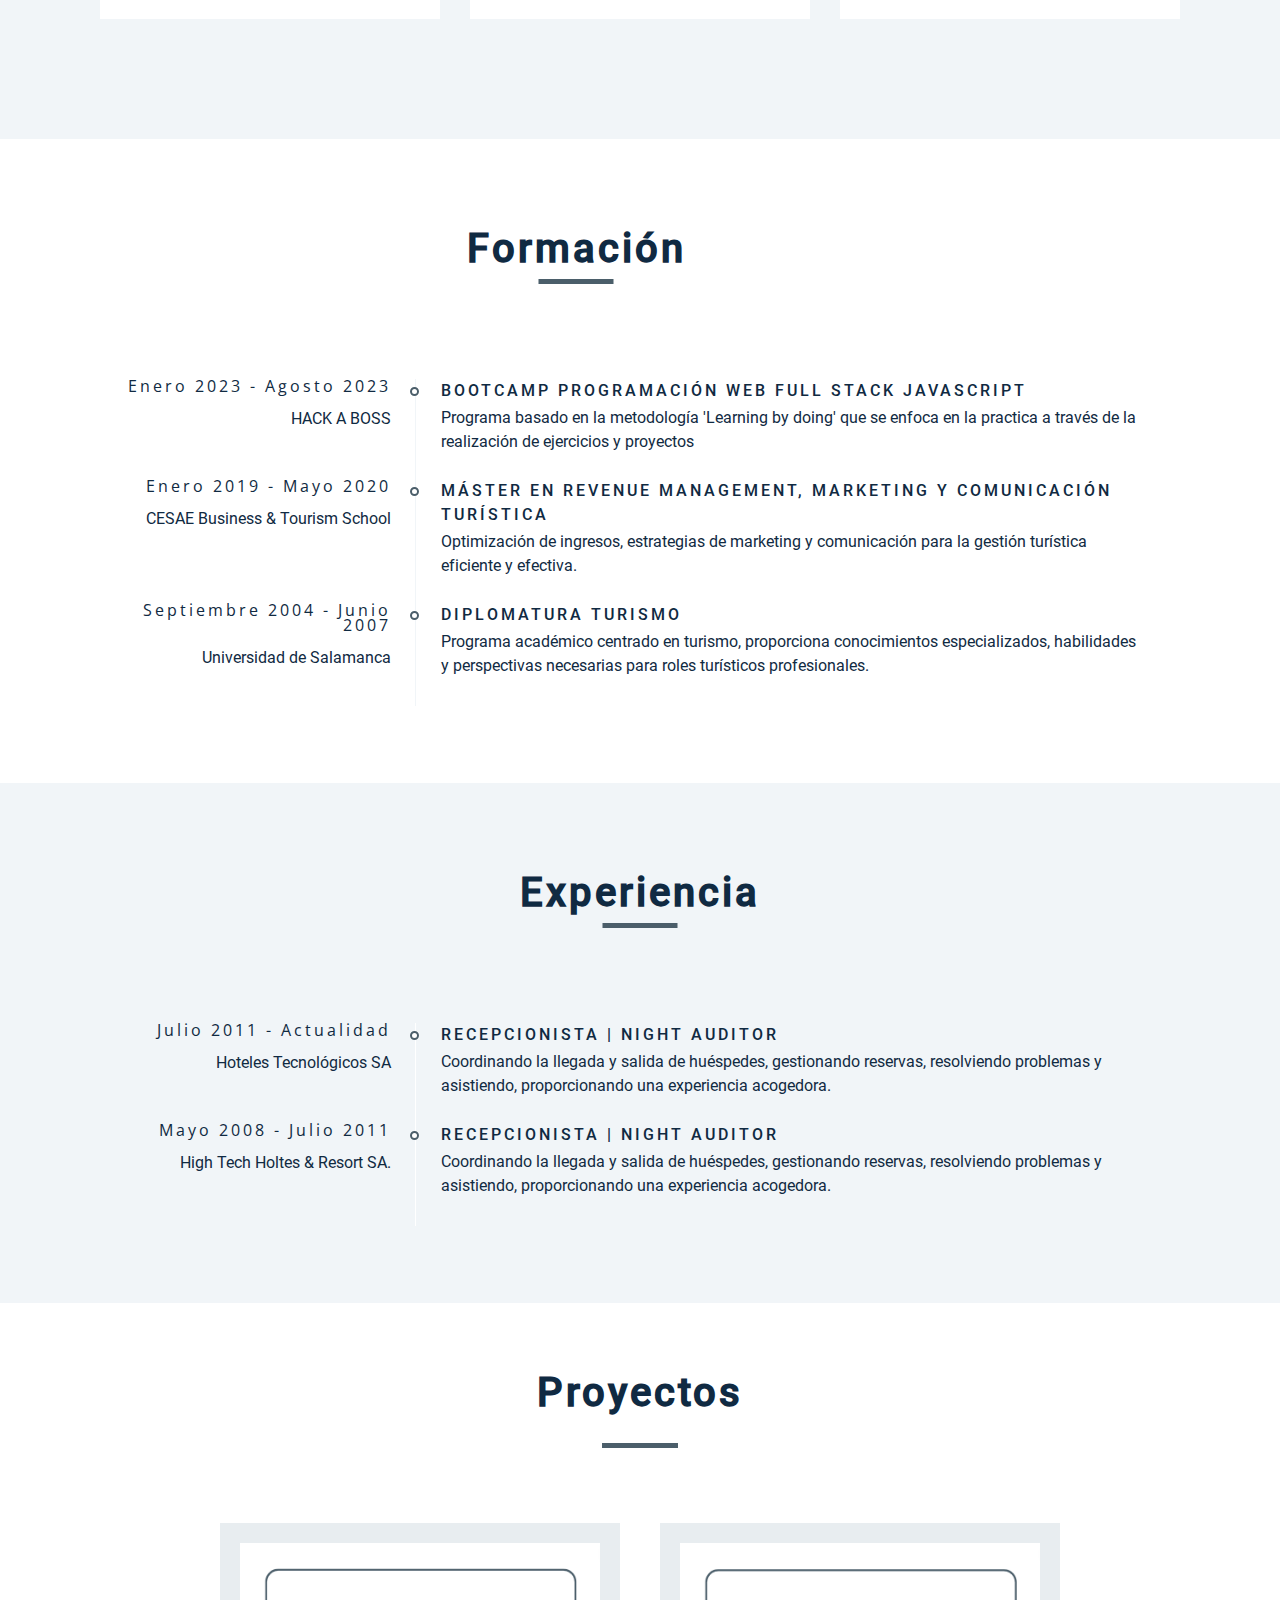
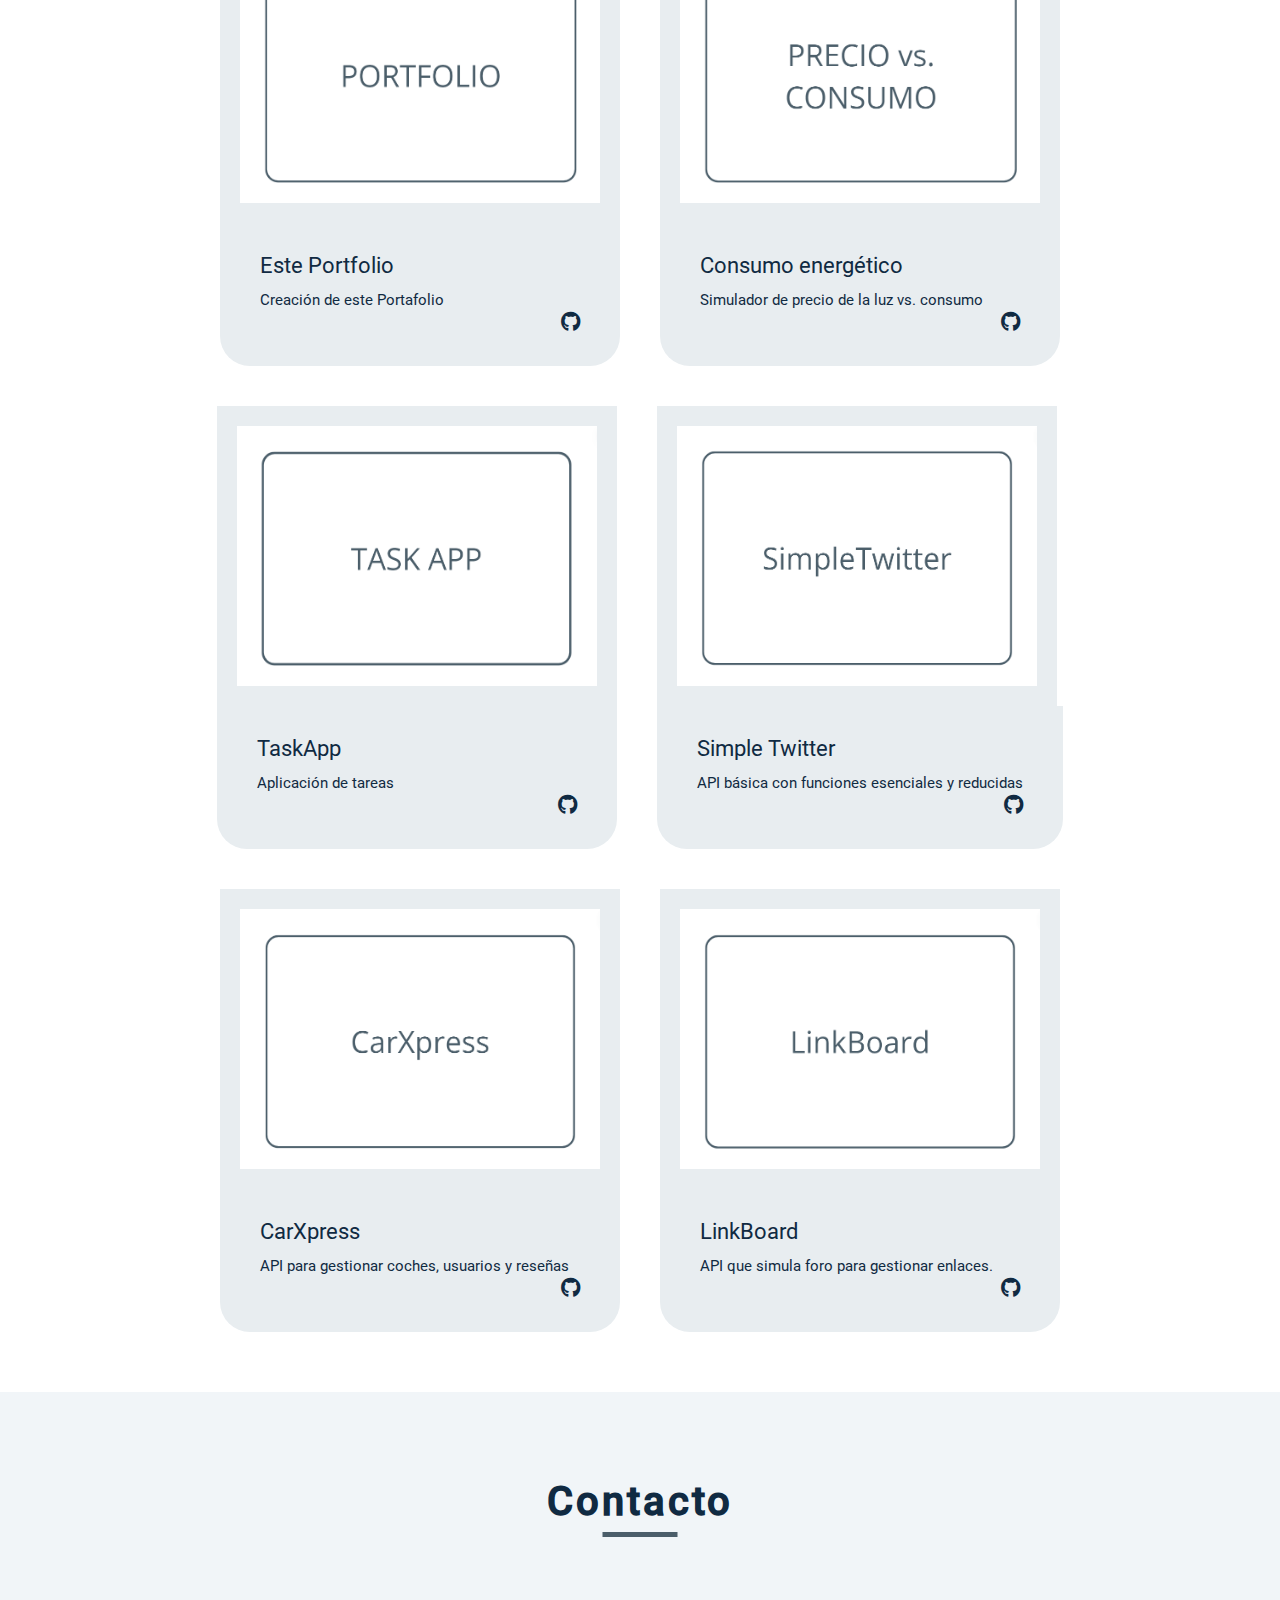
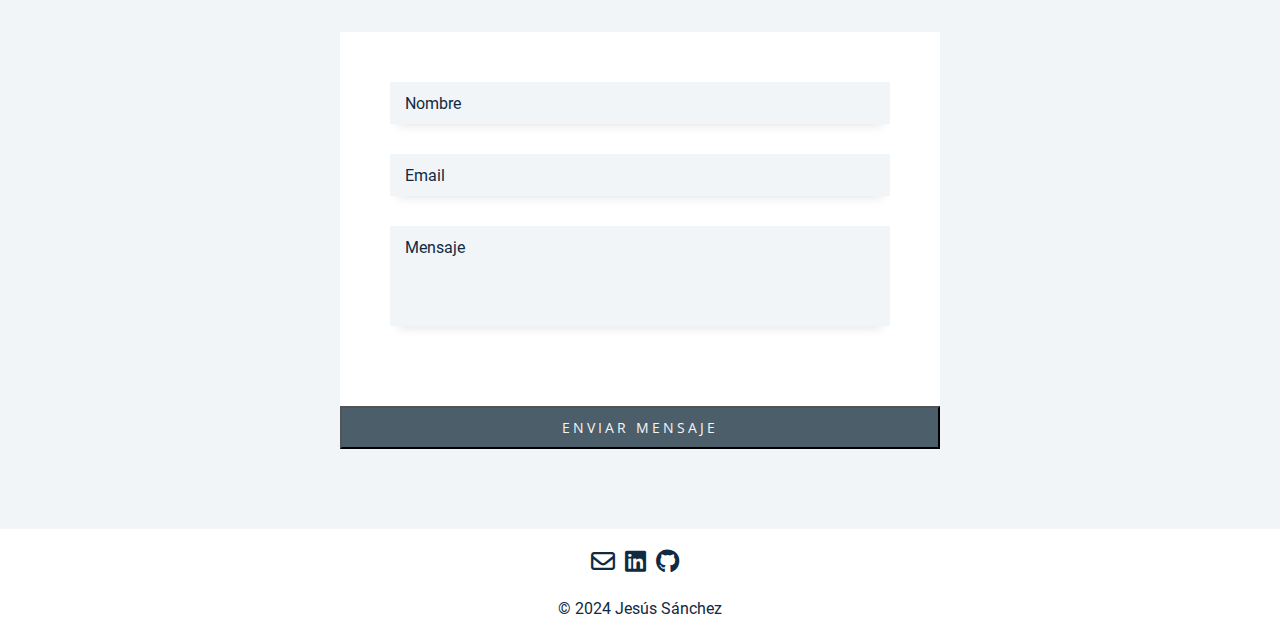
==== commit 68f47280: "Cambios en la seccion proyectos" ====
--- a/index.html
+++ b/index.html
@@ -481,6 +481,92 @@
                                 </div>
                             </div>
                         </article>
+
+                        <article class="projects__project">
+                              <div class="project__container-img">
+                                  <img
+                                      src="assests/img/SimpleTwitter.png"
+                                      class="project__img"
+                                      alt="Imagen de un proyecto"
+                                  />
+                              </div>
+  
+                              <div class="project__content">
+                                  <h3 class="project__title">Simple Twitter</h3>
+  
+                                  <div class="project__tags">
+                                                  <p class="project__tag">API básica con funciones esenciales y reducidas</p>
+  
+                                  </div>
+  
+                                  <div class="project__icon">
+                                      <a href="https://github.com/jesus-sanchezl/SimpleTwitter" class="project__icon-link">
+                                          <i
+                                              class="project__icon-github fa-brands fa-github"
+                                          ></i>
+                                      </a>
+                                  </div>
+                              </div>
+                        </article>
+
+                        <article class="projects__project">
+                              <div class="project__container-img">
+                                  <img
+                                      src="assests/img/CarXpress.png"
+                                      class="project__img"
+                                      alt="Imagen de un proyecto"
+                                  />
+                              </div>
+  
+                              <div class="project__content">
+                                  <h3 class="project__title">CarXpress</h3>
+  
+                                  <div class="project__tags">
+                                                  <p class="project__tag">API para gestionar coches, usuarios y reseñas</p>
+  
+                                  </div>
+  
+                                  <div class="project__icon">
+                                      <a href="https://github.com/jesus-sanchezl/CarXpress" class="project__icon-link">
+                                          <i
+                                              class="project__icon-github fa-brands fa-github"
+                                          ></i>
+                                      </a>
+                                  </div>
+                              </div>
+                        </article>
+
+                        <article class="projects__project">
+                              <div class="project__container-img">
+                                  <img
+                                      src="assests/img/LinkBoard.png"
+                                      class="project__img"
+                                      alt="Imagen de un proyecto"
+                                  />
+                              </div>
+  
+                              <div class="project__content">
+                                  <h3 class="project__title">LinkBoard</h3>
+  
+                                  <div class="project__tags">
+                                                  <p class="project__tag">API que simula foro para gestionar enlaces.</p>
+  
+                                  </div>
+  
+                                  <div class="project__icon">
+                                      <a href="https://github.com/jesus-sanchezl/LinkBoard" class="project__icon-link">
+                                          <i
+                                              class="project__icon-github fa-brands fa-github"
+                                          ></i>
+                                      </a>
+                                  </div>
+                              </div>
+                          </article>
+  
+
+                        
+  
+  
                     </div>
                 </div>
             </section>
